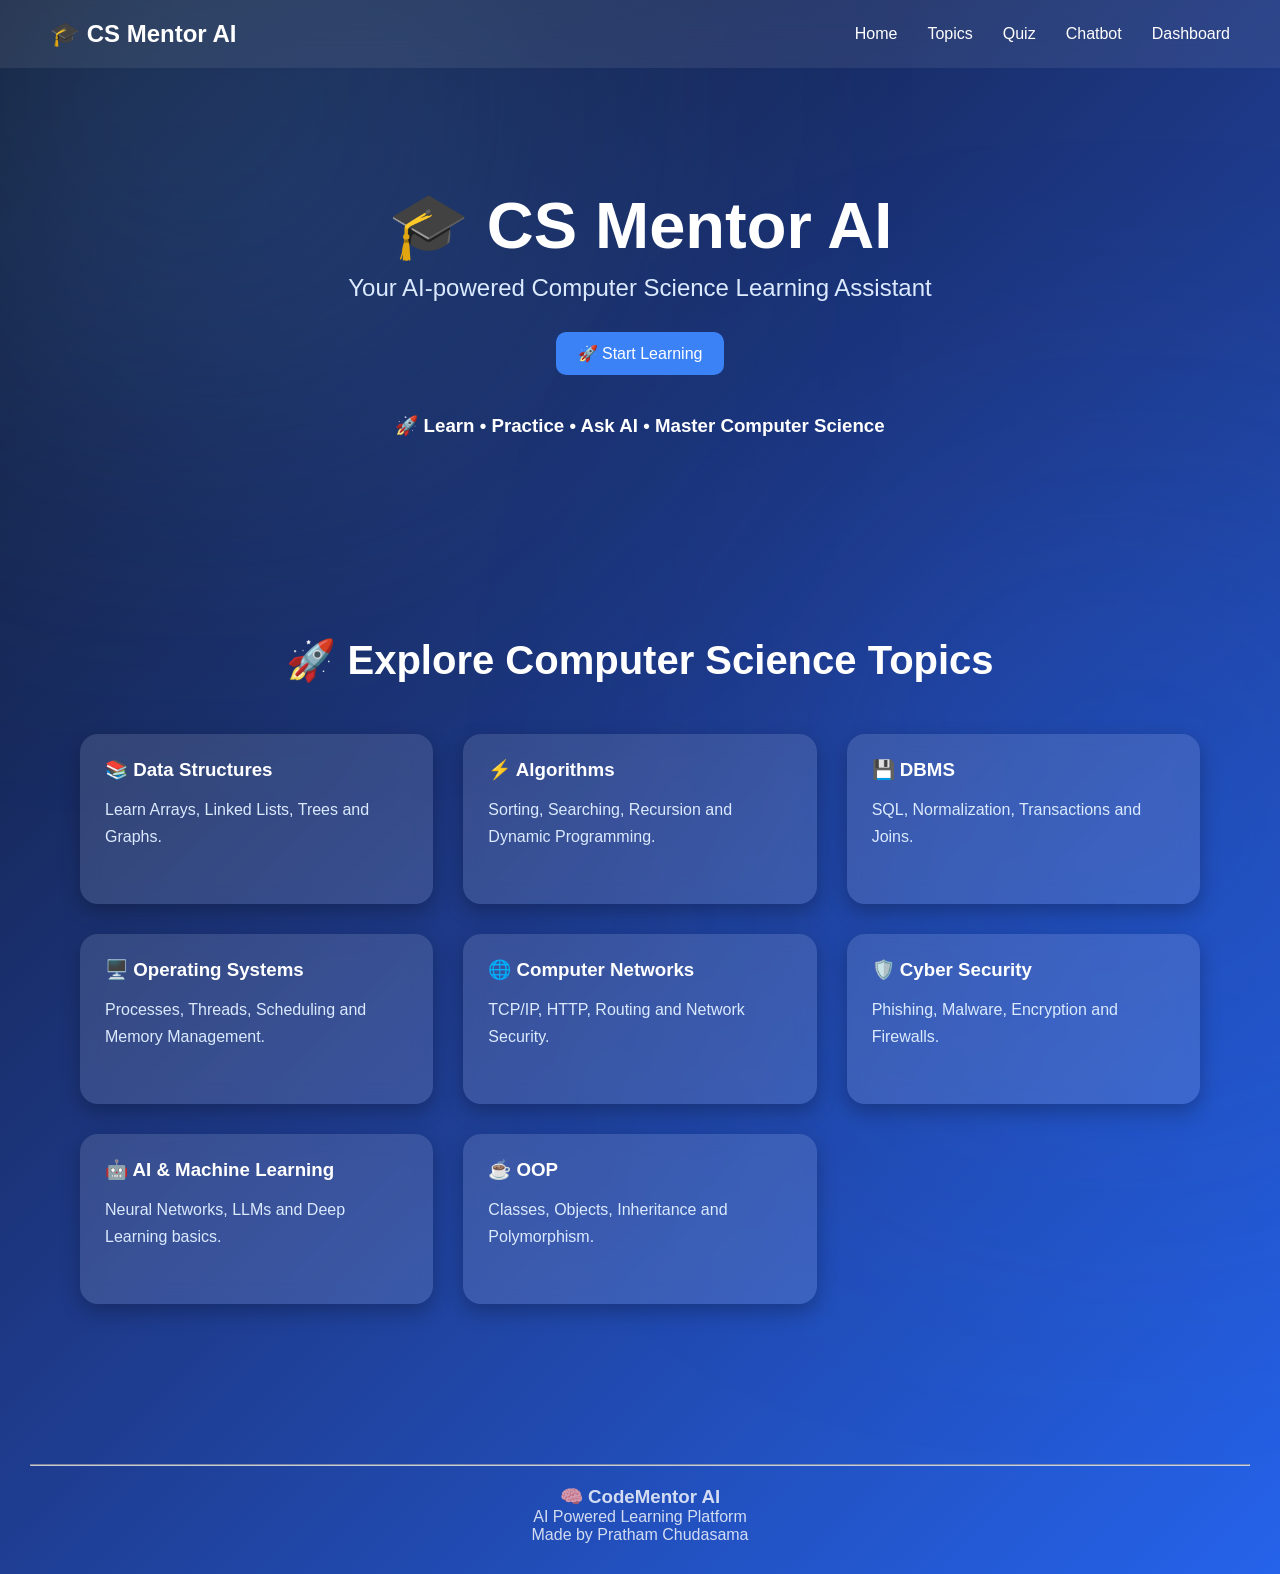
==== index.html @ 63a6e35e "Add files via upload" ====
<!DOCTYPE html>
<html lang="en">

<head>
    <meta charset="UTF-8">
    <meta name="viewport" content="width=device-width, initial-scale=1.0">
    <title>CS Mentor AI - Intelligent Learning Platform</title>

    <link rel="stylesheet" href="style.css">
</head>

<body>

    <nav>
        <h2>🎓 CS Mentor AI</h2>

        <ul>
            <li><a href="#">Home</a></li>
            <li><a href="#topics">Topics</a></li>
            <li><a href="#">Quiz</a></li>
            <li><a href="chatbot.html">Chatbot</a></li>
            <li><a href="dashboard.html">Dashboard</a></li>
        </ul>
    </nav>

    <!-- HERO -->

    <section class="hero">

        <h1>🎓 CS Mentor AI</h1>
        <p>Your AI-powered Computer Science Learning Assistant</p>

        <button onclick="document.getElementById('topics').scrollIntoView({behavior:'smooth'})">
            🚀 Start Learning
        </button>

        <h3 style="margin-top:40px;">
            🚀 Learn • Practice • Ask AI • Master Computer Science
        </h3>

    </section>

    <!-- TOPICS -->

    <section class="topics" id="topics">

        <h2>🚀 Explore Computer Science Topics</h2>

        <div class="cards">

            <a href="learn.html?topic=Data Structures" class="card-link">
                <div class="card">
                    <h3>📚 Data Structures</h3>
                    <p>Learn Arrays, Linked Lists, Trees and Graphs.</p>
                </div>
            </a>

            <a href="learn.html?topic=Algorithms" class="card-link">
                <div class="card">
                    <h3>⚡ Algorithms</h3>
                    <p>Sorting, Searching, Recursion and Dynamic Programming.</p>
                </div>
            </a>

            <a href="learn.html?topic=DBMS" class="card-link">
                <div class="card">
                    <h3>💾 DBMS</h3>
                    <p>SQL, Normalization, Transactions and Joins.</p>
                </div>
            </a>

            <a href="learn.html?topic=Operating Systems" class="card-link">
                <div class="card">
                    <h3>🖥️ Operating Systems</h3>
                    <p>Processes, Threads, Scheduling and Memory Management.</p>
                </div>
            </a>

            <a href="learn.html?topic=Computer Networks" class="card-link">
                <div class="card">
                    <h3>🌐 Computer Networks</h3>
                    <p>TCP/IP, HTTP, Routing and Network Security.</p>
                </div>
            </a>

            <a href="learn.html?topic=Cyber Security" class="card-link">
                <div class="card">
                    <h3>🛡️ Cyber Security</h3>
                    <p>Phishing, Malware, Encryption and Firewalls.</p>
                </div>
            </a>

            <a href="learn.html?topic=AI & Machine Learning" class="card-link">
                <div class="card">
                    <h3>🤖 AI & Machine Learning</h3>
                    <p>Neural Networks, LLMs and Deep Learning basics.</p>
                </div>
            </a>

            <a href="learn.html?topic=Object Oriented Programming" class="card-link">
                <div class="card">
                    <h3>☕ OOP</h3>
                    <p>Classes, Objects, Inheritance and Polymorphism.</p>
                </div>
            </a>

        </div>

    </section>

    <footer style="text-align:center;padding:30px;margin-top:50px;">

        <hr>

        <h3>🧠 CodeMentor AI</h3>

        <p>AI Powered Learning Platform</p>

        <p>Made by Pratham Chudasama</p>

    </footer>

</body>

</html>
---- style.css ----
html{
    scroll-behavior:smooth;
}
*{
    margin:0;
    padding:0;
    box-sizing:border-box;
    font-family:Arial, Helvetica, sans-serif;
}

body{

    margin:0;

    font-family:Arial,Helvetica,sans-serif;

    background:linear-gradient(135deg,#0f172a,#1e3a8a,#2563eb);

    min-height:100vh;

    color:white;

}

nav{

    display:flex;

    justify-content:space-between;

    align-items:center;

    padding:20px 50px;

    background:rgba(255,255,255,0.08);

    backdrop-filter:blur(15px);

    position:sticky;

    top:0;

    z-index:100;

}

nav ul{

    display:flex;
    list-style:none;
    gap:30px;

}

nav a{

    color:white;
    text-decoration:none;

}

.hero{

    text-align:center;

    padding:120px 20px;

}

.hero h1{

    font-size:65px;

    margin-bottom:10px;

}

.hero p{

    font-size:24px;

    color:#dbeafe;

    margin-bottom:30px;

}

button{

    background:#3b82f6;

    color:white;

    border:none;

    padding:12px 22px;

    border-radius:10px;

    cursor:pointer;

    font-size:16px;

    transition:.3s;

}

button:hover{

    transform:scale(1.05);

    background:#2563eb;

}

button:hover{

    transform:scale(1.05);

}
.topics{

    padding:80px;

}

.topics h2{

    text-align:center;

    margin-bottom:50px;

    font-size:40px;

}

.cards{

    display:grid;

    grid-template-columns:repeat(auto-fit,minmax(280px,1fr));

    gap:30px;

    margin-top:40px;

}

.card{

    background:rgba(255,255,255,0.12);

    backdrop-filter:blur(10px);

    border-radius:18px;

    padding:25px;

    min-height:170px;

    box-shadow:0 8px 20px rgba(0,0,0,.25);

    transition:0.3s;

}

.card:hover{

    transform:translateY(-8px);

    box-shadow:0 15px 30px rgba(0,0,0,.35);

}

.card h3{

    margin-bottom:15px;

}

.card p{

    color:#dbeafe;

    line-height:1.7;

}
.learn{

padding:80px;

text-align:center;

}

.learn h1{

font-size:50px;

margin-bottom:20px;

}

.learn p{

width:70%;

margin:auto;

line-height:1.8;

color:#d1d5db;

}

#aiBtn{

margin-top:30px;

}

#aiResponse{

margin-top:40px;

padding:25px;

background:#1e293b;

border-radius:10px;

width:70%;

margin-left:auto;

margin-right:auto;

line-height:1.8;

}
.card-link{

    text-decoration:none;

    color:white;

    display:block;

}
.concepts{

    margin-top:70px;

    padding:40px;

}

.concepts h2{

    text-align:center;

    margin-bottom:30px;

}

.concept-grid{

    display:grid;

    grid-template-columns:repeat(auto-fit,minmax(250px,1fr));

    gap:20px;

}

.concept-card{

    background:#1e293b;

    padding:25px;

    border-radius:12px;

    transition:0.3s;

}

.concept-card:hover{

    transform:translateY(-8px);

    box-shadow:0 0 15px rgba(255,255,255,0.1);

}

.concept-card h3{

    margin-bottom:12px;

}

.concept-card p{

    color:#cbd5e1;

}
.quiz{

    padding:60px;

    text-align:center;

}

.question{

    background:#1e293b;

    padding:30px;

    border-radius:15px;

    width:70%;

    margin:auto;

}

.option{

    display:block;

    width:100%;

    margin-top:15px;

    background:#2563eb;

}

.option:hover{

    background:#1d4ed8;

}

#result{

    margin-top:25px;

}
.chat-container{

    width:70%;

    margin:auto;

    margin-top:60px;

}

#chatBox{

background:rgba(255,255,255,.08);

backdrop-filter:blur(10px);

border-radius:15px;

padding:20px;

height:400px;

overflow:auto;

}

.user-msg{

    background:#2563eb;

    padding:10px;

    margin:10px;

    border-radius:8px;

}

.ai-msg{

    background:#374151;

    padding:10px;

    margin:10px;

    border-radius:8px;

}

input{

    width:75%;

    padding:15px;

    border:none;

    border-radius:8px;

}

#sendBtn{

    margin-left:10px;

}
.dashboard{

padding:60px;

text-align:center;

}

.stats{

display:flex;

justify-content:center;

gap:30px;

margin:40px;

}

.stat{

background:#1e293b;

padding:30px;

width:180px;

border-radius:12px;

}

.progress-bar{

width:80%;

height:25px;

background:#374151;

margin:auto;

border-radius:20px;

overflow:hidden;

}

#progressFill{

height:100%;

width:0%;

background:#2563eb;

transition:1s;

}
#notesBtn{

    margin-top:20px;

}

#notesBox{
    white-space: pre-wrap;
}
.quiz-ai{

    padding:40px;

    text-align:center;

}

#quizBox{

background:rgba(255,255,255,.08);

padding:25px;

border-radius:15px;

margin-top:20px;

box-shadow:0 0 20px rgba(0,0,0,.2);

}
.notes-card{

    background:#1e293b;

    width:80%;

    margin:auto;

    margin-top:30px;

    padding:30px;

    border-radius:15px;

    line-height:1.8;

    box-shadow:0 0 20px rgba(0,0,0,.2);

}

.notes-card h2{

    color:#60a5fa;

}

.notes-card h3{

    margin-top:25px;

}

#downloadPDF{

    margin-top:20px;

}
#notesBox{

background:rgba(255,255,255,.08);

backdrop-filter:blur(10px);

padding:25px;

border-radius:15px;

margin-top:20px;

box-shadow:0 0 20px rgba(0,0,0,.2);

}
body::before{

content:"";

position:fixed;

width:600px;

height:600px;

background:#60a5fa;

filter:blur(180px);

top:-200px;

left:-100px;

opacity:.25;

z-index:-1;

}

body::after{

content:"";

position:fixed;

width:500px;

height:500px;

background:#2563eb;

filter:blur(180px);

bottom:-150px;

right:-100px;

opacity:.25;

z-index:-1;

}
html{
    scroll-behavior: smooth;
}
footer{

    text-align:center;

    padding:40px;

    margin-top:70px;

    color:white;

    opacity:.8;

}

footer hr{

    margin-bottom:20px;

}
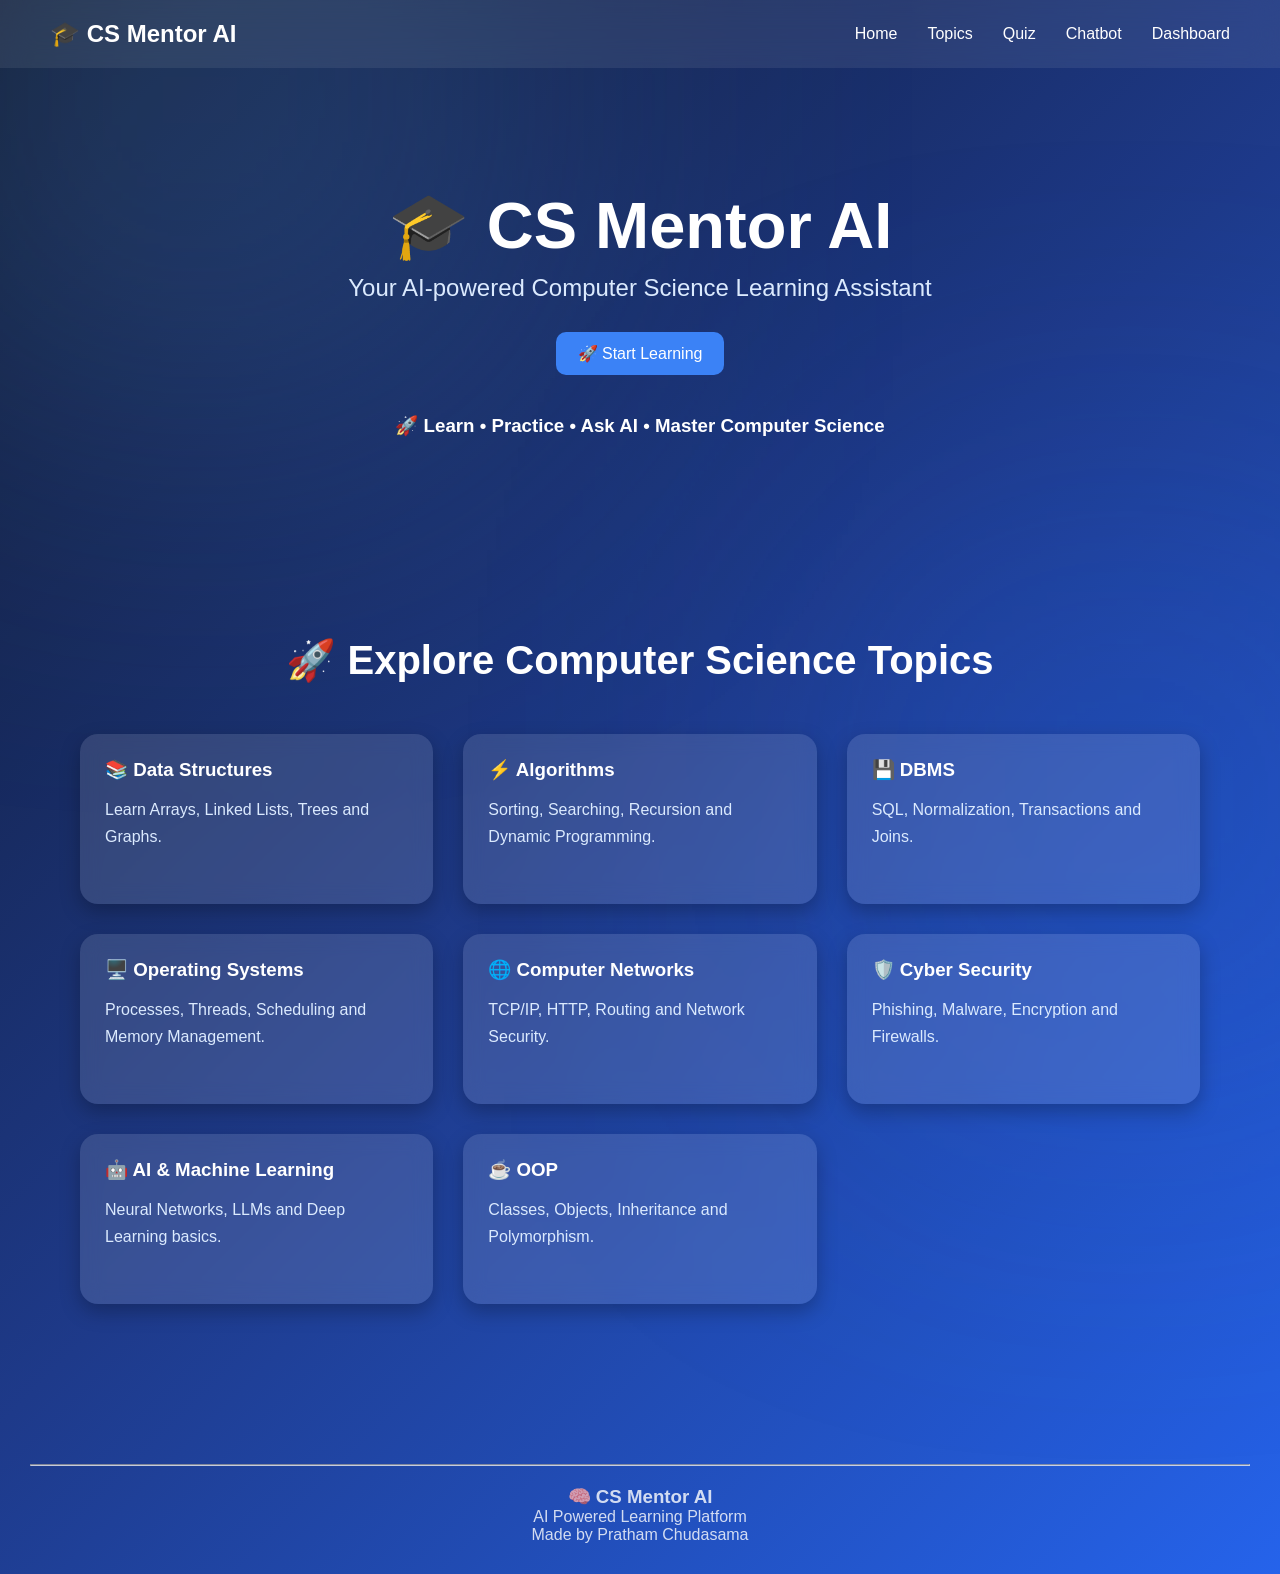
==== commit 904c14d0: "Rename CodeMentor AI to CS Mentor AI" ====
--- a/index.html
+++ b/index.html
@@ -112,7 +112,7 @@
 
         <hr>
 
-        <h3>🧠 CodeMentor AI</h3>
+        <h3>🧠 CS Mentor AI</h3>
 
         <p>AI Powered Learning Platform</p>
 
@@ -122,4 +122,4 @@
 
 </body>
 
-</html>+</html>
